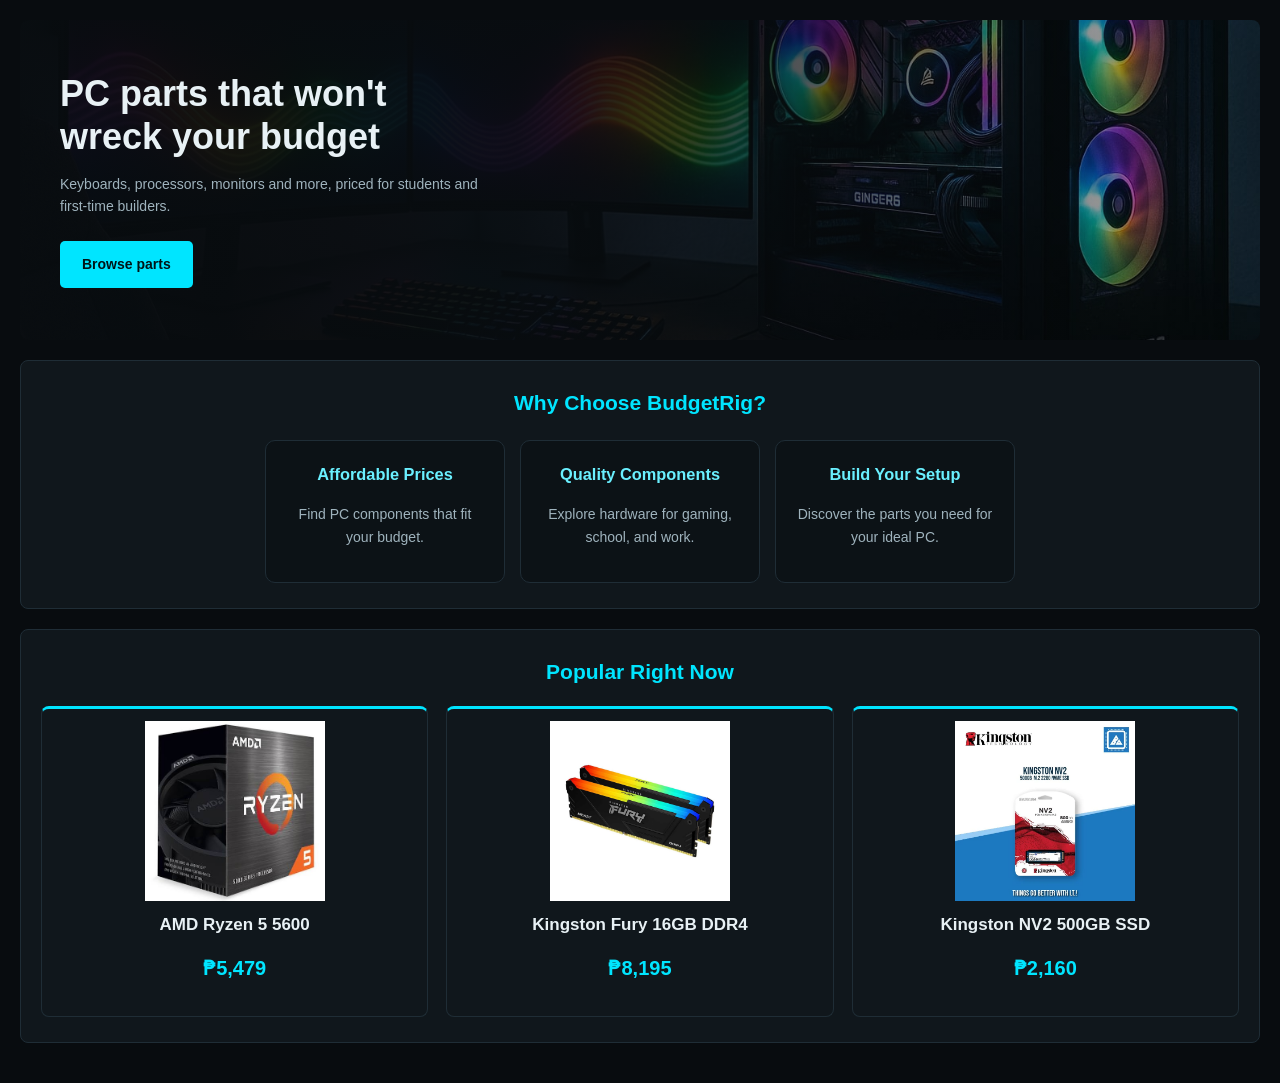
==== budgiitrig/home.html @ 19c3fdfe "Upload my project" ====
<!DOCTYPE html>
<html lang="en">
<head>
    <meta charset="UTF-8">
    <meta name="viewport" content="width=device-width, initial-scale=1.0">
    <title>BudgetRig | Home</title>
    <link rel="stylesheet" href="../styles.css">
</head>
<body class="page">

    <section class="hero">
        <div>
            <h1>PC parts that won't wreck your budget</h1>
            <p>Keyboards, processors, monitors and more, priced for students and first-time builders.</p>
            <a href="products.html" class="btn">Browse parts</a>
        </div>
    </section>

    <section class="box">
        <h2>Why Choose BudgetRig?</h2>
        <div class="info-container">
            <div class="info-box">
                <h3>Affordable Prices</h3>
                <p>Find PC components that fit your budget.</p>
            </div>
            <div class="info-box">
                <h3>Quality Components</h3>
                <p>Explore hardware for gaming, school, and work.</p>
            </div>
            <div class="info-box">
                <h3>Build Your Setup</h3>
                <p>Discover the parts you need for your ideal PC.</p>
            </div>
        </div>
    </section>

    <section class="box">
        <h2>Popular Right Now</h2>
        <div class="product-container">
            <div class="product-card">
                <img src="images/ryzen5.jpg" alt="AMD Ryzen 5 5600">
                <h2>AMD Ryzen 5 5600</h2>
                <h3>₱5,479</h3>
            </div>
            <div class="product-card">
                <img src="images/ram.jpg" alt="Kingston Fury 16GB DDR4 RAM">
                <h2>Kingston Fury 16GB DDR4</h2>
                <h3>₱8,195</h3>
            </div>
            <div class="product-card">
                <img src="images/ssd.jpg" alt="Kingston NV2 500GB SSD">
                <h2>Kingston NV2 500GB SSD</h2>
                <h3>₱2,160</h3>
            </div>
        </div>
    </section>

</body>
</html>
---- styles.css ----
/* THEME */
:root {
    --bg: #080c0f;
    --panel: #10171c;
    --panel-2: #0c1216;
    --line: #1f2d36;
    --cyan: #00e5ff;
    --cyan-soft: #6af0ff;
    --text: #e8f1f5;
    --muted: #9fb3bd;
}

* { box-sizing: border-box; }

body {
    margin: 0;
    background: var(--bg);
    color: var(--text);
    font-family: Arial, Helvetica, sans-serif;
    font-size: 14px;
    line-height: 1.6;
}

h1, h2, h3 { color: var(--cyan); margin-top: 0; }
p { color: var(--muted); }

/* SITE FRAME (index.html) */
body.site { padding: 20px 0; }

.header,
#nav,
.main,
.footer {
    width: 80%;
    margin: 0 auto 10px;
}
/*logo bar*/
.header {
    height: 90px;
    display: flex;
    justify-content: center;
    align-items: center;
    background: var(--panel);
    border: 1px solid var(--cyan);
}
/*padako sa header*/
.header p {
    margin: 0;
    font-size: 28px;
    font-weight: bold;
    letter-spacing: 2px;
    color: var(--cyan);
}
/*changes is box of the home to contact*/
#nav {
    display: flex;
    justify-content: center;
    flex-wrap: wrap;
    gap: 35px;
    padding: 10px 15px;
    background: var(--panel);
    border: 1px solid var(--line);
}
/*ang ma change mostly is the text*/
#nav a {
    padding: 8px 5px;
    color: var(--text);
    font-size: 17px;
    font-weight: bold;
    text-decoration: none;
    border-bottom: 3px solid transparent;
    transition: color 0.4s;
}

#nav a:hover,
#nav a:focus-visible { color: var(--cyan); }

#nav a.active {
    color: var(--cyan);
    border-bottom-color: var(--cyan);
}
/*ma change ang size sa home border*/
.main {
    height: 720px;
    overflow: hidden;
    border: 2px solid var(--cyan);
}
/*ma change ang inner size sa home border*/
.main iframe {
    display: block;
    width: 100%;
    height: 100%;
    border: none;
    color-scheme: dark;
}
/*the all right size low  bottom*/
.footer {
    padding: 8px;
    text-align: center;
    background: var(--panel);
    border: 1px solid var(--line);
    border-top: 3px solid var(--cyan);
}

.footer p { margin: 0; font-size: 12px; }

/* INNER PAGES (inside the iframe) */
body.page { padding: 20px; }

.box {
    margin-bottom: 20px;
    padding: 25px 20px;
    text-align: center;
    background: var(--panel);
    border: 1px solid var(--line);
    border-radius: 8px;
}

.box.accent { border-top: 4px solid var(--cyan); }

.banner {
    padding: 40px;
    margin-bottom: 20px;
    background:
        linear-gradient(90deg, rgba(8, 12, 15, 0.95) 40%, rgba(8, 12, 15, 0.4)),
        url("budgiitrig/images/hero.jpg") center / cover;
    border-bottom: 3px solid var(--cyan);
    border-radius: 8px;
}

.banner h1 { margin-bottom: 6px; font-size: 32px; color: var(--text); }
.banner p  { max-width: 420px; margin: 0; }

.btn {
    display: inline-block;
    padding: 12px 22px;
    margin-top: 10px;
    background: var(--cyan);
    color: #001417;
    font-weight: bold;
    text-decoration: none;
    border: none;
    border-radius: 5px;
    cursor: pointer;
    transition: background 0.2s, transform 0.2s;
}

.btn:hover,
.btn:focus-visible {
    background: var(--cyan-soft);
    transform: scale(1.20);
}

/* HOME */
.hero {
    display: flex;
    align-items: center;
    min-height: 320px;
    padding: 40px;
    margin-bottom: 20px;
    background:
        linear-gradient(90deg, rgba(8, 12, 15, 0.95) 40%, rgba(8, 12, 15, 0.3)),
        url("budgiitrig/images/hero.jpg") center / cover;
    border-radius: 8px;
}

.hero h1 {
    max-width: 420px;
    margin-bottom: 12px;
    font-size: 36px;
    line-height: 1.2;
    color: var(--text);
}

.hero p { max-width: 420px; }

.info-container {
    display: flex;
    justify-content: center;
    flex-wrap: wrap;
    gap: 15px;
    margin-top: 20px;
}

.info-box {
    flex: 1 1 160px;
    max-width: 240px;
    padding: 20px;
    background: var(--panel-2);
    border: 1px solid var(--line);
    border-radius: 10px;
}

.info-box h3 { color: var(--cyan-soft); }

/* PRODUCTS */
#search {
    display: block;
    width: 100%;
    max-width: 400px;
    margin: 0 auto 20px;
    padding: 10px 14px;
    color: var(--text);
    background: var(--panel);
    border: 1px solid var(--line);
    border-radius: 6px;
}

#search:focus,
.contact-form input:focus,
.contact-form textarea:focus {
    outline: none;
    border-color: var(--cyan);
}

.product-container {
    display: grid;
    grid-template-columns: repeat(3, 1fr);
    gap: 18px;
}

.product-card {
    display: flex;
    flex-direction: column;
    padding: 12px;
    text-align: center;
    background: var(--panel);
    border: 1px solid var(--line);
    border-top: 3px solid var(--cyan);
    border-radius: 8px;
    transition: transform 0.3s, box-shadow 0.3s;
}

.product-card:hover {
    transform: translateY(-8px);
    box-shadow: 0 8px 20px rgba(0, 229, 255, 0.3);
}

.product-card img {
    display: block;
    width: 100%;
    height: 180px;
    margin-bottom: 10px;
    object-fit: contain;
}

.product-card h2 { color: var(--text); font-size: 17px; }
.product-card p  { margin: 0 0 12px; font-size: 13px; }
.product-card h3 { font-size: 20px; }
.product-card .btn { margin-top: auto; }

.tag {
    align-self: center;
    margin-bottom: 8px;
    padding: 2px 10px;
    font-size: 11px;
    color: var(--cyan);
    border: 1px solid var(--line);
    border-radius: 20px;
}

.product-note {
    margin-top: 25px;
    text-align: center;
    font-size: 12px;
}

/* ABOUT */
.about {
    display: flex;
    align-items: center;
    gap: 30px;
    text-align: left;
}

.about h2 { margin-top: 20px; font-size: 18px; color: var(--cyan-soft); }
.about div > h2:first-child { margin-top: 0; font-size: 30px; color: var(--cyan); }
.about p  { font-size: 15px; line-height: 1.7; }

.profile-picture {
    flex-shrink: 0;
    width: 200px;
    height: 200px;
    object-fit: cover;
    border: 3px solid var(--cyan);
    border-radius: 8px;
}

.specs { max-width: 500px; margin: 0 auto; text-align: left; }

/* CONTACT */
.contact-page {
    max-width: 900px;
    margin: 0 auto;
}

.contact-grid {
    display: grid;
    grid-template-columns: 1fr 1fr;
    gap: 20px;
    margin-bottom: 20px;
}

.contact-grid .box { margin-bottom: 0; text-align: left; }

.contact-list { margin: 0; padding: 0; list-style: none; }

.contact-list li {
    padding: 12px 0;
    color: var(--text);
    font-size: 16px;
    border-bottom: 1px solid var(--line);
}

.contact-list li:last-child { border-bottom: none; }

.contact-list span {
    display: block;
    color: var(--muted);
    font-size: 12px;
}

.contact-form { display: grid; gap: 10px; }

.contact-form input,
.contact-form textarea {
    padding: 10px 14px;
    color: var(--text);
    font-family: inherit;
    background: var(--panel-2);
    border: 1px solid var(--line);
    border-radius: 6px;
}

.map-container {
    height: 350px;
    margin-top: 15px;
    overflow: hidden;
    border: 2px solid var(--cyan);
    border-radius: 8px;
}

.map-container iframe {
    display: block;
    width: 100%;
    height: 100%;
    border: 0;
}

/* SMALL SCREENS */
@media (max-width: 700px) {
    .header, #nav, .main, .footer { width: 95%; }
    #nav { gap: 18px; }
    #nav a { font-size: 15px; }
    .main { height: 600px; }
    body.page { padding: 12px; }
    .banner { padding: 25px 20px; }
    .product-container { grid-template-columns: 1fr; }
    .about { flex-direction: column; text-align: center; }
    .contact-grid { grid-template-columns: 1fr; }
    .map-container { height: 280px; }
}
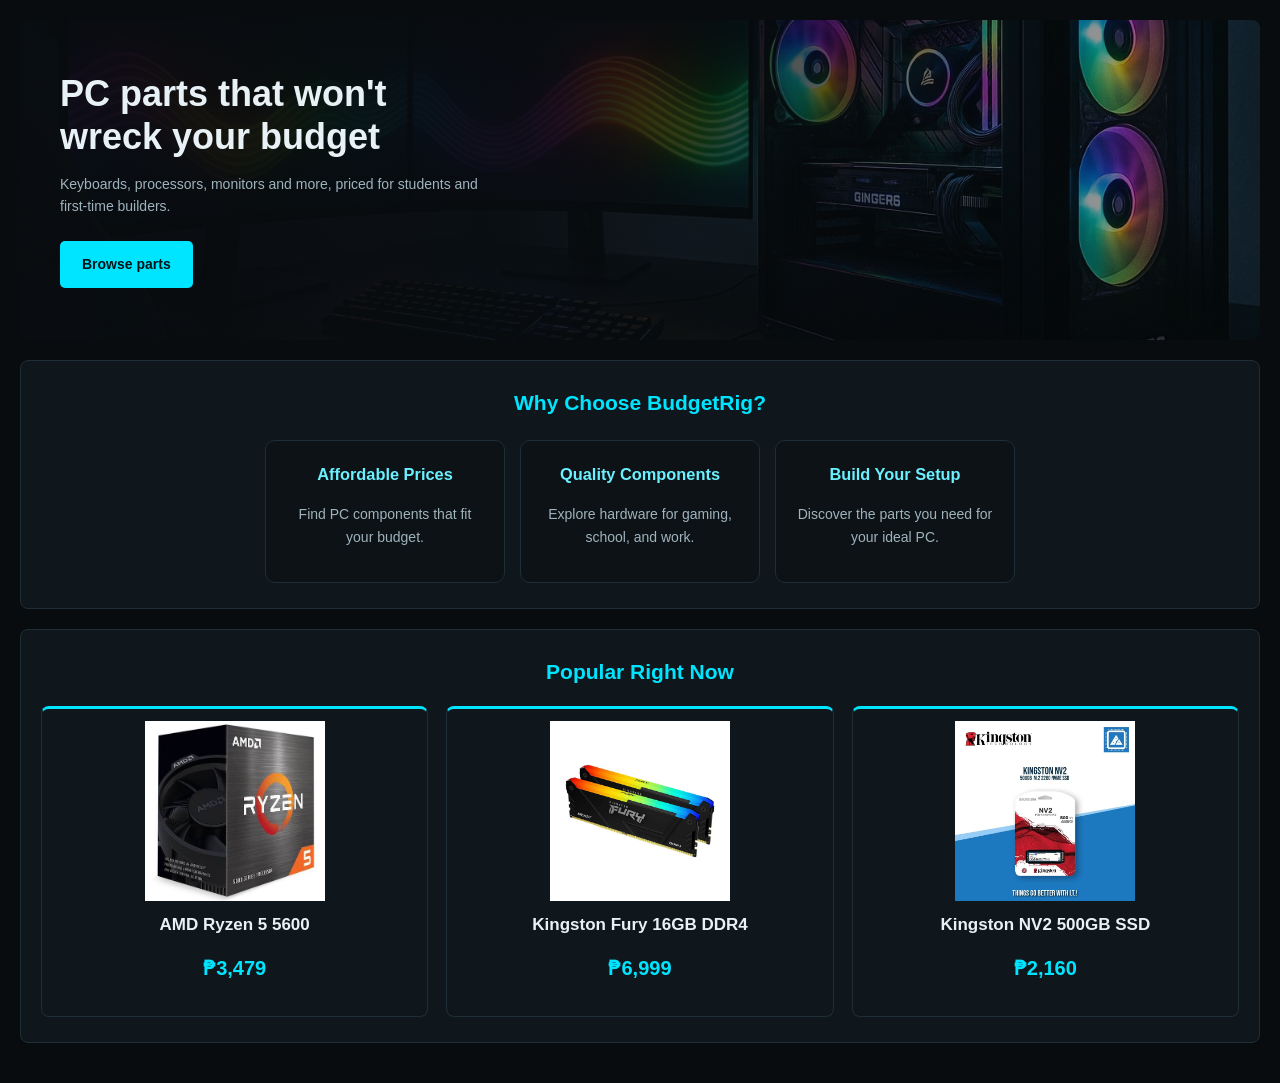
==== commit 759d6dd2: "Fourth commit" ====
--- a/budgiitrig/home.html
+++ b/budgiitrig/home.html
@@ -40,12 +40,12 @@
             <div class="product-card">
                 <img src="images/ryzen5.jpg" alt="AMD Ryzen 5 5600">
                 <h2>AMD Ryzen 5 5600</h2>
-                <h3>₱5,479</h3>
+                <h3>₱3,479</h3>
             </div>
             <div class="product-card">
                 <img src="images/ram.jpg" alt="Kingston Fury 16GB DDR4 RAM">
                 <h2>Kingston Fury 16GB DDR4</h2>
-                <h3>₱8,195</h3>
+                <h3>₱6,999</h3>
             </div>
             <div class="product-card">
                 <img src="images/ssd.jpg" alt="Kingston NV2 500GB SSD">
--- a/styles.css
+++ b/styles.css
@@ -286,7 +286,8 @@
     border-radius: 8px;
 }
 
-.specs { max-width: 500px; margin: 0 auto; text-align: left; }
+.story { text-align: left; }
+.story p { font-size: 15px; line-height: 1.7; }
 
 /* CONTACT */
 .contact-page {
